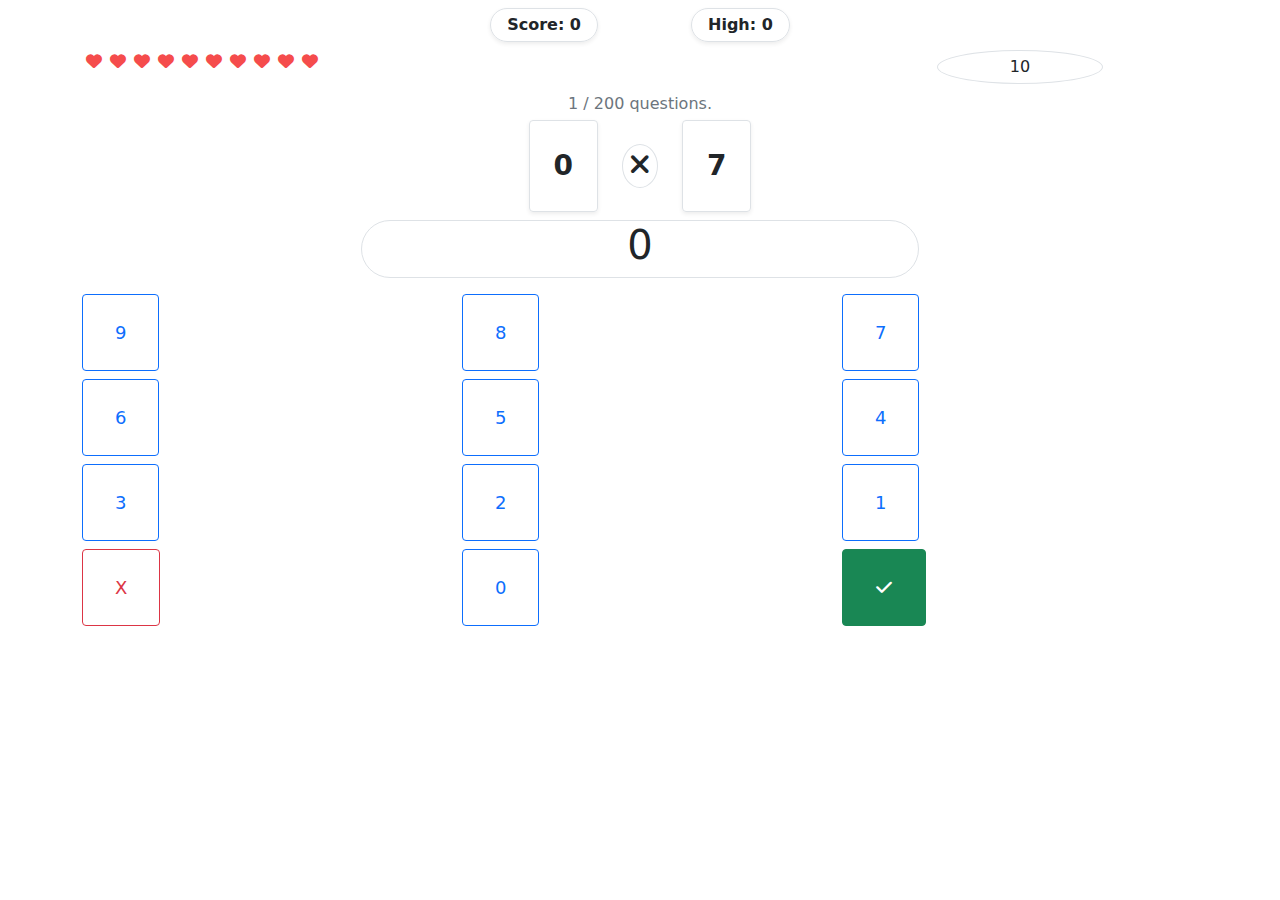
==== index.html @ 34a92c93 "started the game" ====
<!DOCTYPE html>
<html lang="en">
<head>
  <meta charset="UTF-8">
  <meta name="viewport" content="width=device-width, initial-scale=1.0">
  <title>OJS Math Game</title>
    <link rel="stylesheet" href="assets/vendor/bootstrap-5.1.3-dist/css/bootstrap.min.css">
    <link rel="stylesheet" href="assets/vendor/fontawesome-free-6.3.0-web/css/all.min.css">
  <!-- Custom CSS -->
  <style>
    *{
        margin: 0;
    }

    .btn-number {
        padding: 1.5rem 2rem;
        font-size: large;
    }

    .btn-clear {
        padding: 1.5rem 2rem;
        font-size: large;
    }

    .lives {
        color: rgb(245, 76, 76);
    }
  </style>
</head>
<body>
    <div id="root">

    </div>

    <script src="assets/vendor/jquery-3.6.4/jquery.min.js"></script>

    <script src="assets/vendor/bootstrap-5.1.3-dist/js/bootstrap.bundle.min.js"></script>

    <script src="js/OpenScript.js"></script>
    <script src="js/ojs-config.js"></script>
    <script src="js/app.js"></script>
</body>
</html>
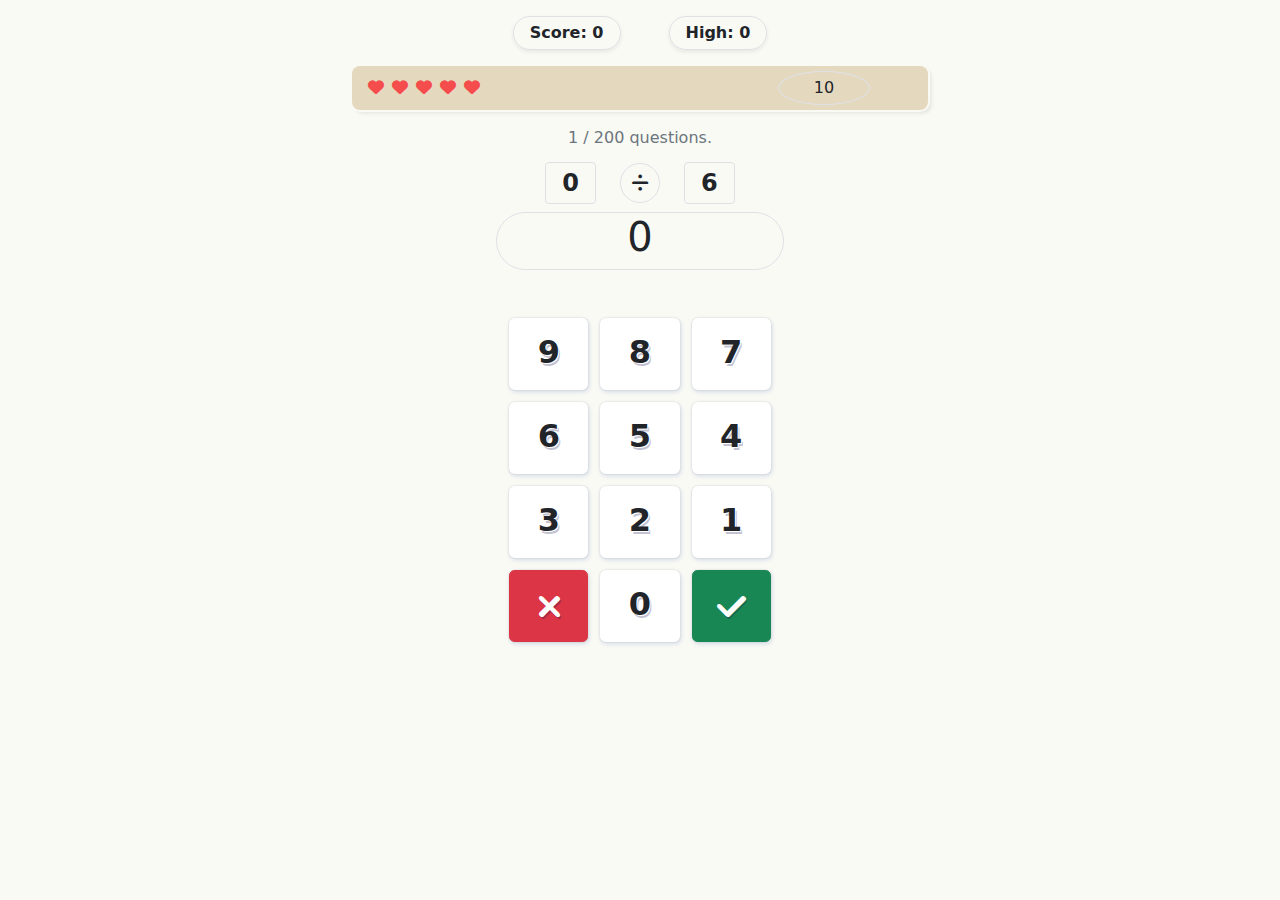
==== commit 1eb448c7: "styling the keypad" ====
--- a/index.html
+++ b/index.html
@@ -7,7 +7,8 @@
     <link rel="stylesheet" href="assets/vendor/bootstrap-5.1.3-dist/css/bootstrap.min.css">
     <link rel="stylesheet" href="assets/vendor/fontawesome-free-6.3.0-web/css/all.min.css">
   <!-- Custom CSS -->
-  <style>
+  <link rel="stylesheet" href="./css/app.css">
+  <!-- <style>
     *{
         margin: 0;
     }
@@ -25,7 +26,7 @@
     .lives {
         color: rgb(245, 76, 76);
     }
-  </style>
+  </style> -->
 </head>
 <body>
     <div id="root">
--- a/css/app.css
+++ b/css/app.css
@@ -0,0 +1,124 @@
+:root {
+   --keypad-spacer: .75rem;
+   --body-bg: #fafaf5;
+}
+
+#root {
+   min-height: 100vh;
+   min-height: 100dvh;
+   background-color: var(--body-bg);
+}
+
+.lives {
+   color: rgb(245, 76, 76);
+}
+
+.container {
+   max-width: 600px !important;
+}
+
+[class*=btn-outline] {
+   background-color: #fff;
+   border-color: #fff;
+}
+
+.row {
+   --bs-gutter-x: 0;
+}
+
+
+/* keypad */
+
+.row-keypad .row {
+   justify-content: center;
+}
+
+.row-keypad .row>* {
+   width: max-content;
+}
+
+.row-keypad .row+* {
+   margin-top: var(--keypad-spacer);
+}
+
+.row-keypad .row>*+* {
+   margin-left: var(--keypad-spacer);
+}
+
+.row-keypad .btn {
+   --size: 4.5rem;
+   width: calc(1.1 * var(--size));
+   height: var(--size);
+   display: inline-flex;
+   align-items: center;
+   justify-content: center;
+   font-size: 2rem;
+   font-weight: 700;
+   border-radius: .35rem;
+   user-select: none;
+   text-shadow:
+      1px 1px #fff,
+      2px 3px rgba(11, 11, 78, .25);
+   box-shadow:
+      0 0 2px rgba(0, 0, 0, .15),
+      1px 2px 5px rgba(7, 60, 159, .15);
+}
+
+.row-keypad .btn-number {
+   padding-bottom: .6rem;
+}
+
+.row-keypad .btn-number:hover {
+   text-shadow:
+      1px 1px #212529,
+      2px 3px rgba(184, 184, 227, 0.4);
+}
+
+
+/* scores */
+
+.row-scores {
+   padding-block: 1rem .5rem;
+}
+
+
+/* lives */
+
+.row-lives {
+   padding: .3rem .75rem;
+   background-color: #e4d8bf;
+   border-radius: .5rem;
+   box-shadow:
+      0 0 0 2px var(--body-bg),
+      3px 3px 4px rgba(0, 0, 0, .1);
+}
+
+.lives {
+   height: 100%;
+   display: flex;
+   align-items: center;
+}
+
+/* questions */
+
+.row-questions {
+   padding-block: .5rem;
+}
+
+
+/* operations */
+
+.box-op-number {
+   padding: .5rem 1rem;
+   line-height: 1;
+}
+
+.box-op-sign {
+   --size: 40px;
+   width: var(--size);
+   height: var(--size);
+   line-height: 1;
+   display: inline-flex;
+   align-items: center;
+   justify-content: center;
+}